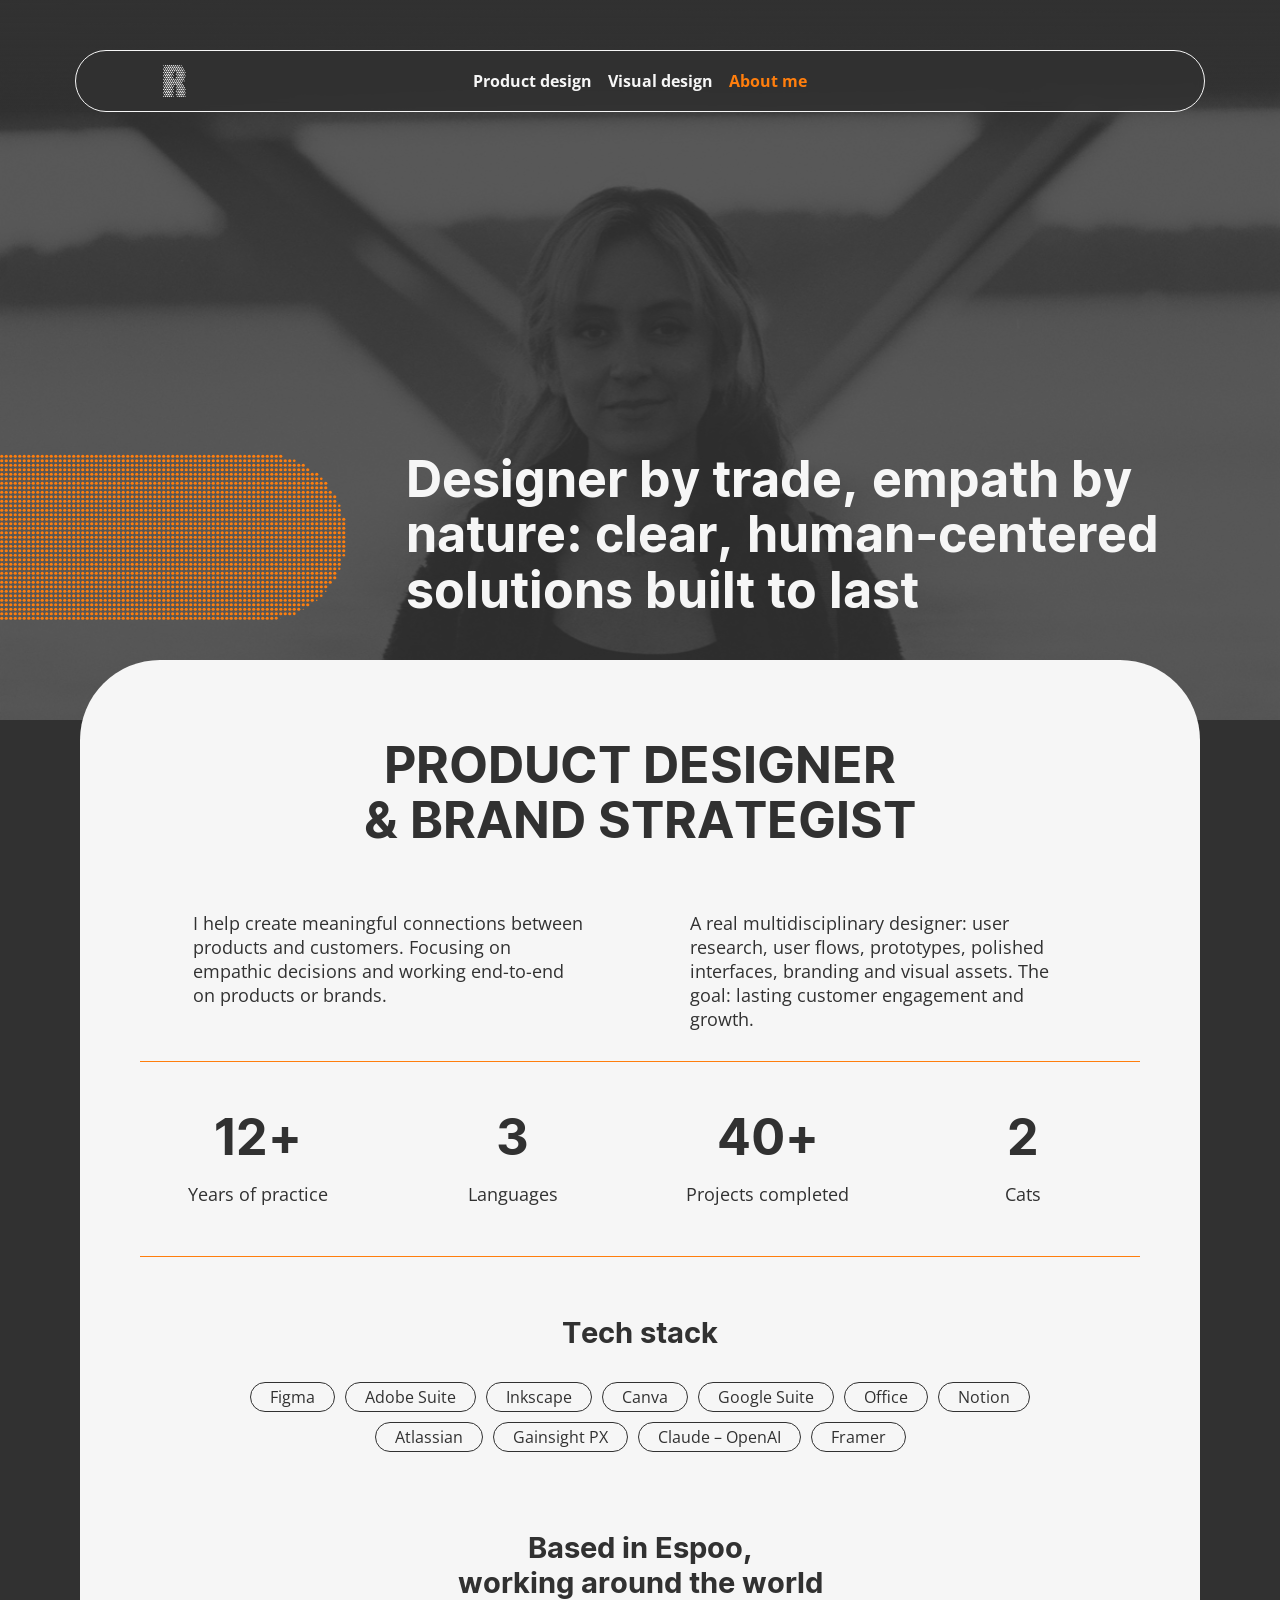
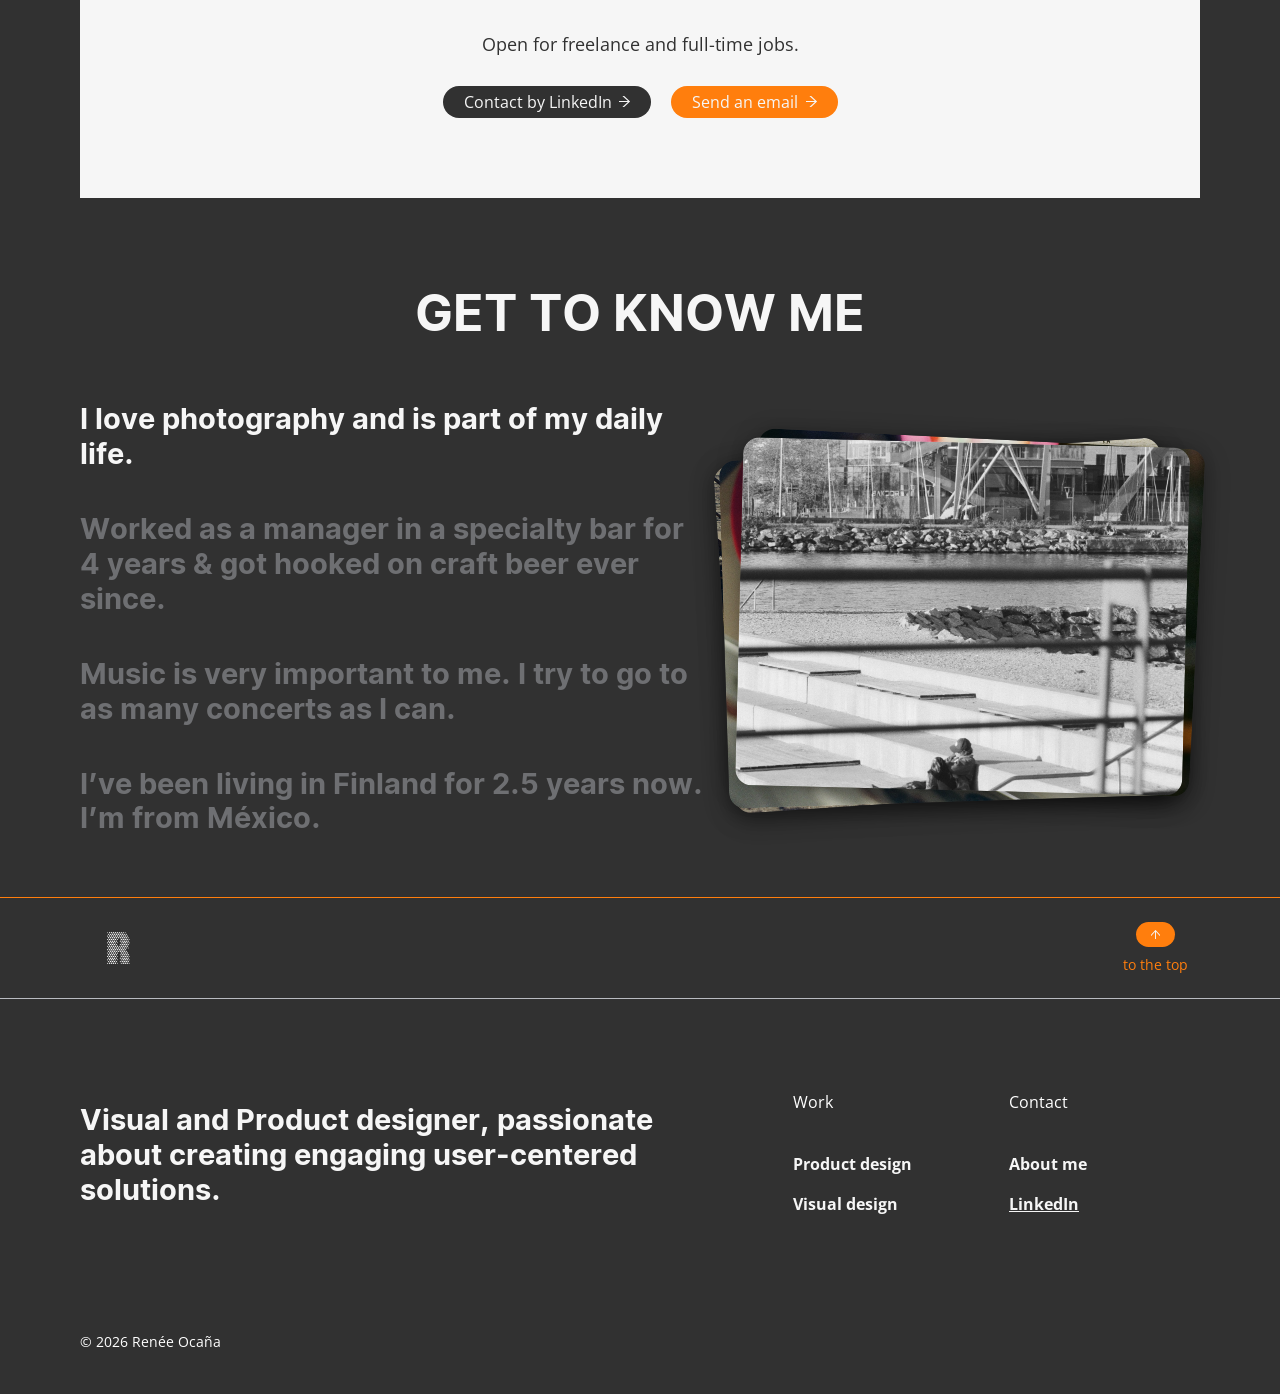
==== about.html @ ac3e129b "Main folder" ====
<!doctype html>
<html lang="en">
<head>
  <meta charset="utf-8">
  <meta name="viewport" content="width=device-width, initial-scale=1">
  <title>About me — Renée Ocaña</title>
  <meta name="description" content="Renée Ocaña — product designer and brand strategist based in Espoo, Finland. Open for freelance and full-time jobs.">
  <meta property="og:title" content="About me — Renée Ocaña">
  <meta property="og:description" content="Designer by trade, empath by nature: clear, human-centered solutions built to last.">
  <meta name="theme-color" content="#313131">
  <link rel="icon" href="assets/logos/renee-r.svg" type="image/svg+xml">
  <link rel="preconnect" href="https://fonts.googleapis.com">
  <link rel="preconnect" href="https://fonts.gstatic.com" crossorigin>
  <link href="https://fonts.googleapis.com/css2?family=Konkhmer+Sleokchher&family=Open+Sans:wght@400;600;700&display=swap" rel="stylesheet">
  <link rel="stylesheet" href="assets/css/tokens.css">
  <link rel="stylesheet" href="assets/css/base.css">
  <link rel="stylesheet" href="assets/css/components.css">
  <link rel="stylesheet" href="assets/css/pages.css">
  <script src="assets/js/components.js" defer></script>
</head>
<body>
  <site-nav current="about"></site-nav>

  <main id="main">
    <section class="about-hero">
      <img class="about-hero__bg" src="assets/img/about-hero.jpg" alt="">
      <div class="about-hero__inner">
        <dot-shader class="about-hero__pill" shape="pill" spacing="4.5" color="#ff7e0d" hot="#f6f6f6" aria-hidden="true"></dot-shader>
        <h1 class="h2 about-hero__title">Designer by trade, empath by nature: clear, human-centered solutions built to last</h1>
      </div>
    </section>

    <div class="container">
      <section class="profile" aria-labelledby="profile-title">
        <div class="profile__head reveal">
          <h2 class="h2 uppercase" id="profile-title">Product designer<br>&amp; brand strategist</h2>
          <div class="profile__cols body">
            <p>I help create meaningful connections between products and customers. Focusing on empathic decisions and working end-to-end on products or brands.</p>
            <p>A real multidisciplinary designer: user research, user flows, prototypes, polished interfaces, branding and visual assets. The goal: lasting customer engagement and growth.</p>
          </div>
        </div>

        <dl class="kpis reveal">
          <div><dt>Years of practice</dt><dd>12+</dd></div>
          <div><dt>Languages</dt><dd>3</dd></div>
          <div><dt>Projects completed</dt><dd>40+</dd></div>
          <div><dt>Cats</dt><dd>2</dd></div>
        </dl>

        <div class="stack reveal">
          <h2 class="h3">Tech stack</h2>
          <pill-list variant="outline" tags="Figma, Adobe Suite, Inkscape, Canva, Google Suite, Office, Notion, Atlassian, Gainsight PX, Claude – OpenAI, Framer"></pill-list>
        </div>

        <div class="contact reveal">
          <h2 class="h3">Based in Espoo,<br>working around the world</h2>
          <p class="body">Open for freelance and full-time jobs.</p>
          <div class="contact__cta">
            <a class="btn btn--dark" href="https://www.linkedin.com/in/renee-ocana/" target="_blank" rel="noopener">Contact by LinkedIn <img class="btn__icon" src="assets/icons/arrow-right.svg" alt=""></a>
            <a class="btn btn--orange" href="mailto:renee.oflo@proton.me">Send an email <img class="btn__icon" src="assets/icons/arrow-right.svg" alt=""></a>
          </div>
        </div>
      </section>
    </div>

    <section class="life container" aria-labelledby="life-title">
      <h2 class="h2 uppercase reveal" id="life-title">Get to know me</h2>
      <life-stack>
        <life-moment image="assets/img/life-photography.jpg" alt="Black-and-white photo of a person sitting on waterfront steps in front of city buildings">I love photography and is part of my daily life.</life-moment>
        <life-moment image="assets/img/life-beer.jpg" alt="Two glasses of craft beer on a bar table under neon lights">Worked as a manager in a specialty bar for 4 years &amp; got hooked on craft beer ever since.</life-moment>
        <life-moment image="assets/img/life-music.jpg" alt="A red vinyl record spinning on a turntable">Music is very important to me. I try to go to as many concerts as I can.</life-moment>
        <life-moment image="assets/img/life-finland.jpg" alt="Ladder leading into an ice-swimming hole on a frozen Finnish lake">I’ve been living in Finland for 2.5 years now. I’m from México.</life-moment>
      </life-stack>
    </section>
  </main>

  <site-footer></site-footer>
</body>
</html>
---- assets/css/tokens.css ----
/* ==========================================================================
   Design tokens — Renée Ocaña Portfolio 2026
   The single source of truth for colour, type, spacing, radius, shadow and
   motion. Values come from the Figma file's styles (Black, Gray, BG White,
   Accent Orange, Accent Green, H1–H4, Body, Captions, Button pills) and its
   auto-layout gaps. Components only use the *semantic* tokens below the
   primitives, so a theme change happens here and nowhere else.
   See styleguide.html for a visual reference.
   ========================================================================== */

:root {
  /* ---------- Colour primitives (Figma: Black, Gray, BG White, Accent) ---------- */
  --color-black: #313131;
  --color-ink: #1e1e1e;
  --color-gray: #b9bbc1;
  --color-white: #f6f6f6;
  --color-pure-white: #ffffff;
  --color-orange: #ff7e0d;
  --color-orange-dark: #ec6f00;
  --color-green: #709049;

  /* ---------- Colour: semantic ---------- */
  --surface-page: var(--color-black);
  --surface-card: var(--color-white);
  --surface-card-dark: var(--color-black);
  --surface-nav: rgba(49, 49, 49, 0.8);
  --surface-menu: rgba(49, 49, 49, 0.96);
  --surface-pill: rgba(185, 187, 193, 0.8);

  --text-primary: var(--color-white);
  --text-muted: var(--color-gray);
  --text-on-light: var(--color-black);
  --text-accent: var(--color-orange);

  --border-strong: var(--color-white);
  --border-subtle: var(--color-gray);
  --border-accent: var(--color-orange);
  --border-on-light: var(--color-black);

  --action-primary: var(--color-orange);
  --action-primary-hover: var(--color-orange-dark);
  --action-dark: var(--color-black);
  --action-dark-hover: var(--color-ink);
  --focus-ring: var(--color-orange);

  /* ---------- Typography ---------- */
  --font-display: "Konkhmer Sleokchher", "Inter", system-ui, sans-serif;
  --font-body: "Open Sans", system-ui, -apple-system, "Segoe UI", sans-serif;

  --weight-regular: 400;
  --weight-semibold: 600;
  --weight-bold: 700;

  /* display scale: Figma size at 1440px, scaled down fluidly */
  --text-h1: clamp(44px, 5.6vw, 80px);   /* Figma H1 80/88 */
  --text-h2: clamp(30px, 3.9vw, 56px);   /* Figma H2 56/62 */
  --text-h3: clamp(22px, 2.3vw, 32px);   /* Figma H3 32/38 */
  --text-h4: clamp(16px, 1.4vw, 20px);   /* Figma H4 20/24 */
  --leading-h1: 1.1;
  --leading-h2: 1.107;
  --leading-h3: 1.1875;
  --leading-h4: 1.2;
  --tracking-h4: -0.02em;

  --text-lead: clamp(22px, 2.5vw, 36px); /* home intro, Open Sans 36 */
  --text-body: 18px;                     /* Figma Body 18/24 */
  --leading-body: 24px;
  --text-small: 16px;                    /* Figma Body small / buttons / nav */
  --text-caption: 14px;                  /* Figma Captions body */
  --leading-caption: 1.35;
  --text-pill: 11px;                     /* Figma Button pills */
  --text-mobile-title: 20px;             /* fixed 20px titles on mobile (Figma mobile H4) */
  --tracking-pill: 0.02em;

  /* ---------- Spacing (Figma auto-layout gaps) ---------- */
  --space-1: 5px;
  --space-2: 8px;
  --space-3: 10px;
  --space-4: 15px;
  --space-5: 20px;
  --space-6: 30px;
  --space-7: 40px;
  --space-8: 60px;
  --space-9: 80px;
  --space-10: 100px;

  /* ---------- Layout ---------- */
  --content-max: 1280px;
  --page-pad: var(--space-9);
  --nav-top: 50px;
  --nav-height: 62px;
  --nav-max: 1290px;

  /* ---------- Radius ---------- */
  --radius-pill: 50px;
  --radius-card: 25px;
  --radius-media: 17px;
  --radius-panel: 80px;
  --radius-round: 100px;

  /* ---------- Elevation ---------- */
  --shadow-card: 0 4px 24px rgba(0, 0, 0, 0.25);
  --shadow-media: 0 4px 12px rgba(0, 0, 0, 0.25);
  --shadow-photo: 0 6px 24px rgba(0, 0, 0, 0.35);

  /* ---------- Motion ---------- */
  --ease-out: cubic-bezier(0.22, 1, 0.36, 1);
  --duration-fast: 0.2s;
  --duration-base: 0.35s;
  --duration-slow: 0.6s;
}

/* Breakpoints (CSS variables can't be used in media queries — keep in sync):
   tablet  ≤ 1100px
   mobile  ≤ 760px */

@media (max-width: 1100px) {
  :root { --page-pad: var(--space-7); }
}

@media (max-width: 760px) {
  :root {
    --page-pad: 16px;
    --nav-top: var(--space-5);
    --nav-height: 52px;
    --radius-panel: 40px;
  }
}
---- assets/css/base.css ----
/* ==========================================================================
   Base — reset, typography utilities and layout helpers.
   Uses tokens from tokens.css only.
   ========================================================================== */

*,
*::before,
*::after { box-sizing: border-box; }

html { scroll-behavior: smooth; }

body {
  margin: 0;
  background: var(--surface-page);
  color: var(--text-primary);
  font-family: var(--font-body);
  font-size: var(--text-body);
  line-height: var(--leading-body);
  -webkit-font-smoothing: antialiased;
  overflow-x: hidden;
}

img { display: block; max-width: 100%; }
a { color: inherit; }
p { margin: 0; }
h1, h2, h3, h4 { margin: 0; font-weight: var(--weight-regular); }

:focus-visible { outline: 2px solid var(--focus-ring); outline-offset: 3px; }

/* Custom elements are blocks; hide them until components.js has rendered
   them so there is no flash of unstyled content. */
site-nav, site-footer, case-card, case-slider, project-card,
pill-list, logo-marquee, life-stack, dot-shader { display: block; }
:not(:defined):is(site-nav, site-footer, case-card, case-slider, project-card, logo-marquee, life-stack) { visibility: hidden; }

/* ---------- Type utilities ---------- */

.h1 { font-family: var(--font-display); font-size: var(--text-h1); line-height: var(--leading-h1); }
.h2 { font-family: var(--font-display); font-size: var(--text-h2); line-height: var(--leading-h2); }
.h3 { font-family: var(--font-display); font-size: var(--text-h3); line-height: var(--leading-h3); }
.h4 { font-family: var(--font-display); font-size: var(--text-h4); line-height: var(--leading-h4); letter-spacing: var(--tracking-h4); }
.lead { font-size: var(--text-lead); line-height: 1.36; font-weight: var(--weight-semibold); }
.lead strong { font-weight: var(--weight-bold); }
.body { font-size: var(--text-body); line-height: var(--leading-body); }
.body p + p { margin-top: var(--leading-body); }
.caption { font-size: var(--text-caption); line-height: var(--leading-caption); }
.uppercase { text-transform: uppercase; }
.muted { color: var(--text-muted); }
.accent { color: var(--text-accent); }

/* ---------- Layout ---------- */

.container {
  width: 100%;
  max-width: calc(var(--content-max) + var(--page-pad) * 2);
  margin: 0 auto;
  padding-inline: var(--page-pad);
}

.section-title { display: grid; justify-items: center; gap: var(--space-5); text-align: center; padding-inline: var(--page-pad); }
.section-title .h2 { text-transform: uppercase; }

.visually-hidden {
  position: absolute !important;
  width: 1px; height: 1px;
  margin: -1px; padding: 0;
  overflow: hidden;
  clip: rect(0 0 0 0);
  white-space: nowrap;
  border: 0;
}

.skip-link {
  position: absolute;
  left: 16px;
  top: -60px;
  z-index: 100;
  padding: var(--space-2) 16px;
  border-radius: var(--radius-pill);
  background: var(--action-primary);
  color: var(--text-on-light);
  font-weight: var(--weight-bold);
  text-decoration: none;
}
.skip-link:focus { top: 16px; }

/* ---------- Reveal on scroll (add class="reveal") ---------- */

.reveal { opacity: 0; transform: translateY(24px); transition: opacity 0.7s var(--ease-out), transform 0.7s var(--ease-out); }
.reveal.is-visible { opacity: 1; transform: none; }

@media (max-width: 760px) {
  body { font-size: var(--text-small); line-height: 1.4; }
}

@media (prefers-reduced-motion: reduce) {
  html { scroll-behavior: auto; }
  *, *::before, *::after { transition-duration: 0.01ms !important; animation-duration: 0.01ms !important; }
  .reveal { opacity: 1; transform: none; }
}
---- assets/css/components.css ----
/* ==========================================================================
   Components — one block per component, in the same order as styleguide.html.
   Markup for the custom elements is rendered by assets/js/components.js.
   ========================================================================== */

/* ---------- Logo (R mark) ---------- */

.logo-r {
  flex: none;
  display: block;
  width: 36px;
  height: 36px;
  background: var(--text-primary);
  -webkit-mask: url("../logos/renee-r.svg") center / contain no-repeat;
  mask: url("../logos/renee-r.svg") center / contain no-repeat;
  transition: background-color var(--duration-fast) ease;
}
.logo-r:hover { background: var(--text-accent); }

/* ---------- Button ----------
   .btn + one of: .btn--dark | .btn--orange | .btn--outline
   Optional arrow: <img class="btn__icon" src="assets/icons/arrow-right.svg" alt=""> */

.btn {
  display: inline-flex;
  align-items: center;
  gap: 7.5px;
  padding: 7px var(--space-5);
  border: 1px solid transparent;
  border-radius: var(--radius-pill);
  font-family: var(--font-body);
  font-size: var(--text-small);
  line-height: 1;
  text-decoration: none;
  cursor: pointer;
  transition: background-color var(--duration-fast) ease, color var(--duration-fast) ease, border-color var(--duration-fast) ease;
}
.btn__icon { width: 11px; height: 11px; transition: transform var(--duration-fast) ease; }
.btn:hover .btn__icon { transform: translateX(3px); }
.btn--dark { background: var(--action-dark); color: var(--text-primary); }
.btn--dark:hover { background: var(--action-dark-hover); }
.btn--orange { background: var(--action-primary); color: var(--text-primary); }
.btn--orange:hover { background: var(--action-primary-hover); }
.btn--outline { background: var(--surface-card); color: var(--text-on-light); border-color: var(--border-on-light); }
.btn--small { padding: 5px var(--space-4); font-size: var(--text-caption); }

/* ---------- Round button (slider arrows) ---------- */

.round-btn {
  display: grid;
  place-items: center;
  width: 43px;
  height: 42px;
  padding: 0;
  border: 0;
  border-radius: var(--radius-round);
  background: rgba(255, 126, 13, 0.9);
  cursor: pointer;
  transition: background-color var(--duration-fast) ease, transform var(--duration-fast) ease;
}
.round-btn img { width: 14px; height: 14px; }
.round-btn:hover { background: var(--action-primary); transform: scale(1.06); }
.round-btn--prev img { transform: rotate(180deg); }

/* ---------- Pill & <pill-list> ---------- */

.pills { display: flex; flex-wrap: wrap; gap: var(--space-1); list-style: none; margin: 0; padding: 0; }
.pill {
  display: inline-flex;
  align-items: center;
  padding: var(--space-1) var(--space-4);
  border-radius: var(--radius-pill);
  background: var(--surface-pill);
  color: var(--text-on-light);
  font-size: var(--text-pill);
  font-weight: var(--weight-bold);
  line-height: 1;
  letter-spacing: var(--tracking-pill);
  text-transform: uppercase;
  white-space: nowrap;
}
/* variant="outline" — tech stack chips */
pill-list[variant="outline"] .pills { justify-content: center; gap: var(--space-3); }
pill-list[variant="outline"] .pill {
  padding: 6px 19px;
  border: 1px solid var(--border-on-light);
  background: var(--surface-card);
  font-size: var(--text-small);
  font-weight: var(--weight-regular);
  letter-spacing: 0;
  text-transform: none;
}

/* ---------- <site-nav> ---------- */

.top-fade {
  position: fixed;
  inset: 0 0 auto 0;
  height: 112px;
  z-index: 40;
  pointer-events: none;
  background: linear-gradient(180deg, var(--surface-page) 0%, rgba(49, 49, 49, 0.85) 45%, rgba(49, 49, 49, 0) 100%);
}

.nav {
  position: fixed;
  top: var(--nav-top);
  left: 50%;
  z-index: 50;
  transform: translateX(-50%);
  width: calc(100% - 150px);
  max-width: var(--nav-max);
  height: var(--nav-height);
  display: flex;
  align-items: center;
  gap: var(--space-6);
  padding: 12px var(--space-9);
  border: 1px solid var(--border-strong);
  border-radius: var(--radius-pill);
  background: var(--surface-nav);
  backdrop-filter: blur(5px);
  -webkit-backdrop-filter: blur(5px);
}

.nav__menu {
  flex: 1;
  display: flex;
  justify-content: center;
  margin-right: 66px; /* keeps the menu centred against the logo */
}

.nav-link {
  display: inline-block;
  padding: var(--space-2);
  font-size: var(--text-small);
  font-weight: var(--weight-bold);
  line-height: 1;
  color: var(--text-primary);
  text-decoration: none;
  white-space: nowrap;
  transition: color var(--duration-fast) ease;
}
.nav-link:hover,
.nav-link[aria-current="page"] { color: var(--text-accent); }

.nav__toggle {
  display: none;
  position: relative;
  margin-left: auto;
  width: 40px;
  height: 40px;
  padding: 0;
  border: 0;
  background: none;
  cursor: pointer;
}
.nav__toggle span {
  position: absolute;
  left: var(--space-2);
  right: var(--space-2);
  height: 4px;
  border-radius: 4px;
  background: var(--text-primary);
  transition: transform 0.3s var(--ease-out), top 0.3s var(--ease-out);
}
.nav__toggle span:first-child { top: 13px; }
.nav__toggle span:last-child { top: 23px; }
.nav.is-open .nav__toggle span:first-child { top: 18px; transform: rotate(45deg); }
.nav.is-open .nav__toggle span:last-child { top: 18px; transform: rotate(-45deg); }

/* ---------- <site-footer> ---------- */

.footer { border-top: 1px solid var(--border-accent); background: var(--surface-page); }
.footer__bar {
  display: flex;
  align-items: center;
  justify-content: space-between;
  padding: var(--space-3) var(--page-pad);
  border-bottom: 1px solid var(--border-subtle);
}
.footer__bar .logo-r { margin: var(--space-4) var(--space-5); }

.to-top {
  display: grid;
  justify-items: center;
  gap: var(--space-2);
  width: 89px;
  padding: 14px 0;
  border: 0;
  background: none;
  color: var(--text-accent);
  font-family: var(--font-body);
  font-size: var(--text-caption);
  cursor: pointer;
}
.to-top__icon {
  display: grid;
  place-items: center;
  width: 39px;
  height: 25px;
  border-radius: 40px;
  background: var(--action-primary);
  transition: transform var(--duration-fast) ease;
}
.to-top__icon img { width: 9px; height: 9px; transform: rotate(-90deg); }
.to-top:hover .to-top__icon { transform: translateY(-3px); }

.footer__main {
  display: grid;
  grid-template-columns: minmax(0, 630px) 1fr;
  gap: var(--space-7);
  max-width: calc(var(--content-max) + var(--page-pad) * 2);
  margin: 0 auto;
  padding: 92px var(--page-pad) 0;
}
.footer__tagline { font-family: var(--font-display); font-size: var(--text-h3); line-height: var(--leading-h3); padding-right: var(--space-5); margin-top: 13px; }
.footer__cols { display: flex; justify-content: flex-end; gap: var(--space-5); }
.footer__col { width: 196px; display: grid; gap: var(--space-6); align-content: start; }
.footer__col h2 { padding: 0 var(--space-1) var(--space-1); font-family: var(--font-body); font-size: var(--text-small); line-height: 22px; color: var(--color-pure-white); }
.footer__col ul { list-style: none; margin: 0; padding: 0; display: grid; gap: var(--space-2); }
.footer__col a {
  display: inline-block;
  padding: var(--space-2) var(--space-1);
  font-size: var(--text-small);
  font-weight: var(--weight-bold);
  line-height: 1;
  color: var(--text-primary);
  text-decoration: none;
  transition: color var(--duration-fast) ease;
}
.footer__col a[target="_blank"] { text-decoration: underline; }
.footer__col a:hover { color: var(--text-accent); }
.footer__copy { max-width: calc(var(--content-max) + var(--page-pad) * 2); margin: 0 auto; padding: 110px var(--page-pad) var(--space-7); font-size: var(--text-caption); color: var(--color-pure-white); }

/* ---------- <case-card> ----------
   layout="reverse" puts the image on the right, layout="secondary" is the
   compact dark card. */

.case {
  display: flex;
  gap: var(--space-5);
  height: 100%;
  min-height: 480px;
  padding: var(--space-6);
  border-radius: var(--radius-card);
  background: var(--surface-card);
  color: var(--text-on-light);
  transition: box-shadow var(--duration-base) var(--ease-out);
}
.case:hover { box-shadow: var(--shadow-card); }

.case__media {
  flex: 0 0 calc(50% - var(--space-5) / 2);
  max-height: 420px;
  border-radius: var(--radius-media);
  overflow: hidden;
  transition: box-shadow var(--duration-base) var(--ease-out);
}
.case__media img { width: 100%; height: 100%; object-fit: cover; transition: transform var(--duration-slow) var(--ease-out); }
.case:hover .case__media { box-shadow: var(--shadow-media); }
.case:hover .case__media img { transform: scale(1.04); }

.case__body { flex: 1; display: flex; flex-direction: column; gap: var(--space-3); min-width: 0; }
.case__details { font-size: var(--text-caption); line-height: var(--leading-caption); }
.case__title { font-family: var(--font-display); font-size: var(--text-h2); line-height: var(--leading-h2); margin-top: var(--space-5); }
.case__text { font-size: var(--text-body); line-height: var(--leading-body); }
.case__text strong { font-weight: var(--weight-bold); }

case-card[layout="reverse"] .case { flex-direction: row-reverse; }

case-card[layout="secondary"] .case { min-height: 0; background: var(--surface-card-dark); color: var(--text-primary); }
case-card[layout="secondary"] .case__media { flex-basis: 372px; max-height: 226px; }
case-card[layout="secondary"] .case__title { font-size: var(--text-h3); line-height: var(--leading-h3); margin-top: var(--space-3); }
case-card[layout="secondary"] .case__text { font-size: var(--text-small); line-height: var(--leading-caption); }
case-card[layout="secondary"] .case:hover { box-shadow: 0 0 0 1px rgba(185, 187, 193, 0.35), var(--shadow-card); }

/* ---------- <case-slider> ---------- */

case-slider { position: relative; }
.slider__viewport { overflow: hidden; padding-bottom: 45px; }
.slider__track { display: flex; gap: var(--space-6); transition: transform var(--duration-slow) var(--ease-out); will-change: transform; }
.slider__track > case-card { flex: 0 0 min(1278px, calc(100vw - 162px)); transition: opacity 0.4s ease; }
.slider__track > case-card:not(.is-active) { opacity: 0.55; cursor: pointer; }

.slider__arrows {
  position: absolute;
  z-index: 2;
  bottom: 75px;
  right: max(111px, calc((100vw - 1278px) / 2 + 30px));
  display: flex;
  gap: var(--space-5);
}

.slider__dots { display: flex; justify-content: center; gap: var(--space-2); }
.slider__dot {
  width: 20px;
  height: 20px;
  padding: 0;
  border: 0;
  border-radius: 20px;
  background: var(--text-primary);
  cursor: pointer;
  transition: width 0.3s var(--ease-out), background-color 0.3s ease;
}
.slider__dot[aria-current="true"] { width: 36px; background: var(--action-primary); }

/* ---------- <project-card> ---------- */

.project {
  display: flex;
  flex-direction: column;
  gap: var(--space-5);
  height: 528px;
  padding: var(--space-5);
  border-radius: var(--radius-card);
  background: var(--surface-card);
  color: var(--text-on-light);
  overflow: hidden;
}
.project__top { display: grid; gap: var(--space-5); }
.project__top .pills { padding-bottom: var(--space-3); border-bottom: 1px solid var(--border-accent); }
.project__name { font-family: var(--font-display); font-size: var(--text-h2); line-height: var(--leading-h2); }
.project__desc {
  max-height: 0;
  margin-top: calc(var(--space-5) * -1);
  opacity: 0;
  overflow: hidden;
  font-size: var(--text-body);
  line-height: var(--leading-body);
  transition: max-height 0.45s var(--ease-out), opacity 0.3s ease, margin-top 0.45s var(--ease-out);
}
.project__media { flex: 1; min-height: 0; border-radius: var(--radius-media); overflow: hidden; transition: box-shadow var(--duration-base) var(--ease-out); }
.project__media img { width: 100%; height: 100%; object-fit: cover; }
.project:hover .project__desc,
.project:focus-within .project__desc { max-height: 72px; margin-top: 0; opacity: 1; }
.project:hover .project__media,
.project:focus-within .project__media { box-shadow: var(--shadow-media); }

/* ---------- <logo-marquee> ----------
   Each logo: <img src="…" alt="…" style="--w:160">, --w = width in px. */

logo-marquee {
  overflow: hidden;
  padding: var(--space-6) 0;
  -webkit-mask: linear-gradient(90deg, transparent, #000 4%, #000 96%, transparent);
  mask: linear-gradient(90deg, transparent, #000 4%, #000 96%, transparent);
}
.marquee__track {
  display: flex;
  align-items: center;
  gap: var(--space-8);
  width: max-content;
  animation: marquee var(--marquee-duration, 70s) linear infinite;
}
logo-marquee:hover .marquee__track { animation-play-state: paused; }
.marquee__item { flex: none; display: block; transition: transform var(--duration-fast) ease; }
.marquee__item img { width: calc(var(--w, 150) * 1px); height: auto; }
a.marquee__item:hover { transform: scale(1.05); }

@keyframes marquee { to { transform: translateX(-50%); } }

/* ---------- <dot-shader> ---------- */

dot-shader { position: relative; }
dot-shader > svg,
dot-shader > .dot-shader__shape { width: 100%; height: 100%; }
dot-shader[shape="pill"] > .dot-shader__shape { border-radius: 999px; background: var(--dot-color, var(--action-primary)); }
dot-shader canvas {
  position: absolute;
  inset: -60px; /* room for dots pushed outside the shape */
  width: calc(100% + 120px);
  height: calc(100% + 120px);
  pointer-events: none;
}
dot-shader.is-ready > svg,
dot-shader.is-ready > .dot-shader__shape { visibility: hidden; }

/* ---------- <life-stack> ---------- */

.life__grid { display: grid; grid-template-columns: minmax(0, 715fr) minmax(0, 545fr); gap: var(--space-5); align-items: center; }
.life__list { list-style: none; margin: 0; padding: 0; display: grid; gap: var(--space-7); }
.life__item {
  display: block;
  width: 100%;
  padding: 0;
  border: 0;
  background: none;
  text-align: left;
  font-family: var(--font-display);
  font-size: var(--text-h3);
  line-height: var(--leading-h3);
  color: var(--text-muted);
  opacity: 0.45;
  cursor: pointer;
  transition: opacity 0.3s ease, color 0.3s ease;
}
.life__item:hover { opacity: 0.75; }
.life__item[aria-pressed="true"] { color: var(--text-primary); opacity: 1; }

.life__photos { position: relative; aspect-ratio: 529 / 433; }
.life__photo {
  position: absolute;
  width: 94%;
  aspect-ratio: 498 / 388;
  object-fit: cover;
  border-radius: 16.5px;
  box-shadow: var(--shadow-photo);
  transition: transform var(--duration-slow) var(--ease-out);
}

/* ---------- KPI list (.kpis) ---------- */

.kpis {
  display: grid;
  grid-template-columns: repeat(4, 1fr);
  gap: var(--space-5);
  margin: 0;
  padding: 50px 0;
  border-top: 1px solid var(--border-accent);
  border-bottom: 1px solid var(--border-accent);
  text-align: center;
}
.kpis div { display: grid; gap: var(--space-4); }
.kpis dt { order: 2; font-size: var(--text-body); line-height: var(--leading-body); }
.kpis dd { order: 1; margin: 0; font-family: var(--font-display); font-size: var(--text-h2); line-height: var(--leading-h2); }

/* ==========================================================================
   Tablet
   ========================================================================== */

@media (max-width: 1100px) {
  .nav { width: calc(100% - 80px); padding: 12px var(--space-7); }

  .case { min-height: 0; }
  .slider__track > case-card { flex-basis: calc(100vw - 80px); }
  .slider__viewport { padding-bottom: var(--space-5); }
  .slider__arrows { position: static; justify-content: center; margin-bottom: var(--space-5); }

  .life__grid { grid-template-columns: 1fr; gap: var(--space-7); }
  .life__photos { order: -1; width: 100%; max-width: 560px; margin: 0 auto; }

  .footer__main { grid-template-columns: 1fr; gap: var(--space-8); }
  .footer__cols { justify-content: flex-start; }
}

/* ==========================================================================
   Mobile
   ========================================================================== */

@media (max-width: 760px) {
  .top-fade { height: 90px; }
  .nav { width: calc(100% - 32px); padding: var(--space-2) 12px var(--space-2) var(--space-5); }
  .nav__toggle { display: block; }
  .nav__menu {
    position: absolute;
    top: calc(100% + var(--space-3));
    left: 0;
    right: 0;
    margin: 0;
    flex-direction: column;
    align-items: stretch;
    padding: 12px;
    border: 1px solid var(--border-strong);
    border-radius: var(--radius-card);
    background: var(--surface-menu);
    opacity: 0;
    transform: translateY(-8px);
    pointer-events: none;
    visibility: hidden;
    transition: opacity 0.25s ease, transform 0.25s var(--ease-out), visibility 0s linear 0.25s;
  }
  .nav.is-open .nav__menu {
    opacity: 1;
    transform: none;
    pointer-events: auto;
    visibility: visible;
    transition: opacity 0.25s ease, transform 0.25s var(--ease-out);
  }
  .nav-link { padding: 16px 12px; font-size: var(--text-mobile-title); }

  .case,
  case-card[layout="reverse"] .case { flex-direction: column; gap: var(--space-4); padding: var(--space-4); }
  .case__media,
  case-card[layout="secondary"] .case__media { flex-basis: auto; order: 2; aspect-ratio: 599 / 420; max-height: none; }
  .case__body { display: contents; }
  .case__details { order: 0; }
  .case__body pill-list { order: 1; }
  .case__title { order: 3; margin-top: 0; font-size: 24px; }
  .case__text { order: 4; font-size: var(--text-caption); line-height: var(--leading-caption); }

  .slider__track { gap: 12px; }
  .slider__track > case-card { flex-basis: calc(100vw - 72px); }
  .slider__arrows { display: none; }

  .project { height: auto; gap: var(--space-4); }
  .project__media { flex: none; aspect-ratio: 1 / 1.1; }
  .project__name { font-size: 24px; }
  /* touch screens have no hover: always show the description */
  .project__desc { max-height: none; margin-top: 0; opacity: 1; font-size: var(--text-caption); line-height: var(--leading-caption); }

  .marquee__track { gap: 32px; --marquee-duration: 50s; }
  .marquee__item img { width: calc(var(--w, 150) * 0.6px); }

  .life__list { gap: var(--space-5); }
  .life__item { font-size: var(--text-mobile-title); }

  .kpis { grid-template-columns: 1fr 1fr; row-gap: var(--space-6); padding: var(--space-6) 0; }

  .footer__bar { padding: var(--space-2) 16px; }
  .footer__main { padding-top: 50px; gap: var(--space-7); }
  .footer__tagline { font-size: 22px; }
  .footer__cols { gap: 0; }
  .footer__col { width: 50%; }
  .footer__copy { padding-top: var(--space-8); }
}

@media (prefers-reduced-motion: reduce) {
  .marquee__track { animation: none; flex-wrap: wrap; justify-content: center; width: auto; }
  .marquee__item[aria-hidden="true"] { display: none; }
}
---- assets/css/pages.css ----
/* ==========================================================================
   Page layouts — how components are arranged on each page.
   ========================================================================== */

/* ---------- Home ---------- */

.hero { padding-block: 180px var(--space-8); }
.hero__wordmark { width: min(892px, 100%); aspect-ratio: 892 / 298; margin: 0 auto var(--space-8); }
.hero__intro { max-width: 847px; }

.product { padding-block: var(--space-8) var(--space-5); }
.product .section-title { margin-bottom: var(--space-5); }

.logos { padding-block: var(--space-8) var(--space-5); }
.logos logo-marquee { margin-top: var(--space-6); }

.about-teaser { padding-block: var(--space-8); }
.about-teaser__grid { display: grid; grid-template-columns: minmax(0, 737fr) minmax(0, 513fr); gap: var(--space-6); align-items: end; }
.about-teaser__text { display: grid; gap: var(--space-6); }
.about-teaser__img { width: 100%; aspect-ratio: 513 / 511; object-fit: cover; border-radius: var(--radius-media); }

/* ---------- Page header (product / visual) ---------- */

.page-head { padding-block: 200px var(--space-8); }
.page-head__inner { max-width: 640px; display: grid; gap: 24px; }
.page-head__lead { font-size: var(--text-h3); line-height: 1.15; font-weight: var(--weight-semibold); }

/* ---------- Product design ---------- */

.work-list { display: grid; gap: var(--space-6); padding-block: var(--space-6) var(--space-8); }

/* ---------- Visual design ---------- */

.visual-grid { display: grid; grid-template-columns: repeat(2, minmax(0, 1fr)); gap: 18px var(--space-5); padding-block: var(--space-3) var(--space-8); }

/* ---------- About ---------- */

.about-hero {
  position: relative;
  min-height: 720px;
  display: flex;
  align-items: flex-end;
  padding: 180px 0 var(--space-10);
  overflow: hidden;
  isolation: isolate;
}
.about-hero__bg { position: absolute; inset: 0; z-index: -1; width: 100%; height: 100%; object-fit: cover; opacity: 0.2; }
.about-hero__inner { position: relative; width: 100%; display: flex; align-items: center; gap: var(--space-8); }
.about-hero__pill { flex: none; width: 630px; height: 166px; margin-left: -284px; }
.about-hero__title { max-width: 954px; padding-right: var(--page-pad); }

.profile {
  position: relative;
  display: grid;
  gap: var(--space-6);
  margin-top: calc(var(--space-8) * -1);
  padding: var(--space-9) var(--space-8);
  border-radius: var(--radius-panel) var(--radius-panel) 0 0;
  background: var(--surface-card);
  color: var(--text-on-light);
}
.profile__head { display: grid; gap: var(--space-8); justify-items: center; max-width: 895px; margin: 0 auto; text-align: center; }
.profile__cols { display: grid; grid-template-columns: 1fr 1fr; gap: var(--space-10); text-align: left; }
.profile__cols > p + p { margin-top: 0; }

.stack { display: grid; gap: var(--space-6); justify-items: center; padding-block: var(--space-6); text-align: center; }
.stack pill-list { max-width: 844px; }

.contact { display: grid; gap: var(--space-6); justify-items: center; padding-top: var(--space-5); text-align: center; }
.contact__cta { display: flex; flex-wrap: wrap; justify-content: center; gap: var(--space-5); }

.life { padding-block: 90px var(--space-8); }
.life > .h2 { margin-bottom: var(--space-8); text-align: center; }

/* ---------- Tablet ---------- */

@media (max-width: 1100px) {
  .about-hero__pill { margin-left: -420px; }
  .profile { padding: var(--space-8) var(--space-7); }
  .profile__cols { gap: var(--space-7); }
}

/* ---------- Mobile ---------- */

@media (max-width: 760px) {
  .hero { padding-block: var(--space-10) var(--space-6); }
  .hero__wordmark { margin-bottom: 24px; }
  .hero__intro { font-size: var(--text-mobile-title); line-height: 1.35; }

  .about-teaser__grid { grid-template-columns: 1fr; }
  .about-teaser__text .body { font-size: var(--text-small); }

  .page-head { padding-block: 110px var(--space-6); }
  .page-head__lead { font-size: var(--text-mobile-title); }

  .visual-grid { grid-template-columns: 1fr; gap: 16px; }

  .about-hero { min-height: 560px; padding: 120px 0 90px; }
  .about-hero__inner { flex-direction: column; align-items: flex-start; gap: 24px; }
  .about-hero__pill { width: 260px; height: 70px; margin-left: -110px; }
  .about-hero__title { padding: 0 16px; }
  .profile { margin-top: -50px; padding: 50px 16px; }
  .profile__head { gap: var(--space-6); }
  .profile__cols { grid-template-columns: 1fr; gap: var(--space-5); }
  .life { padding-top: var(--space-8); }
  .life > .h2 { margin-bottom: var(--space-6); }
}
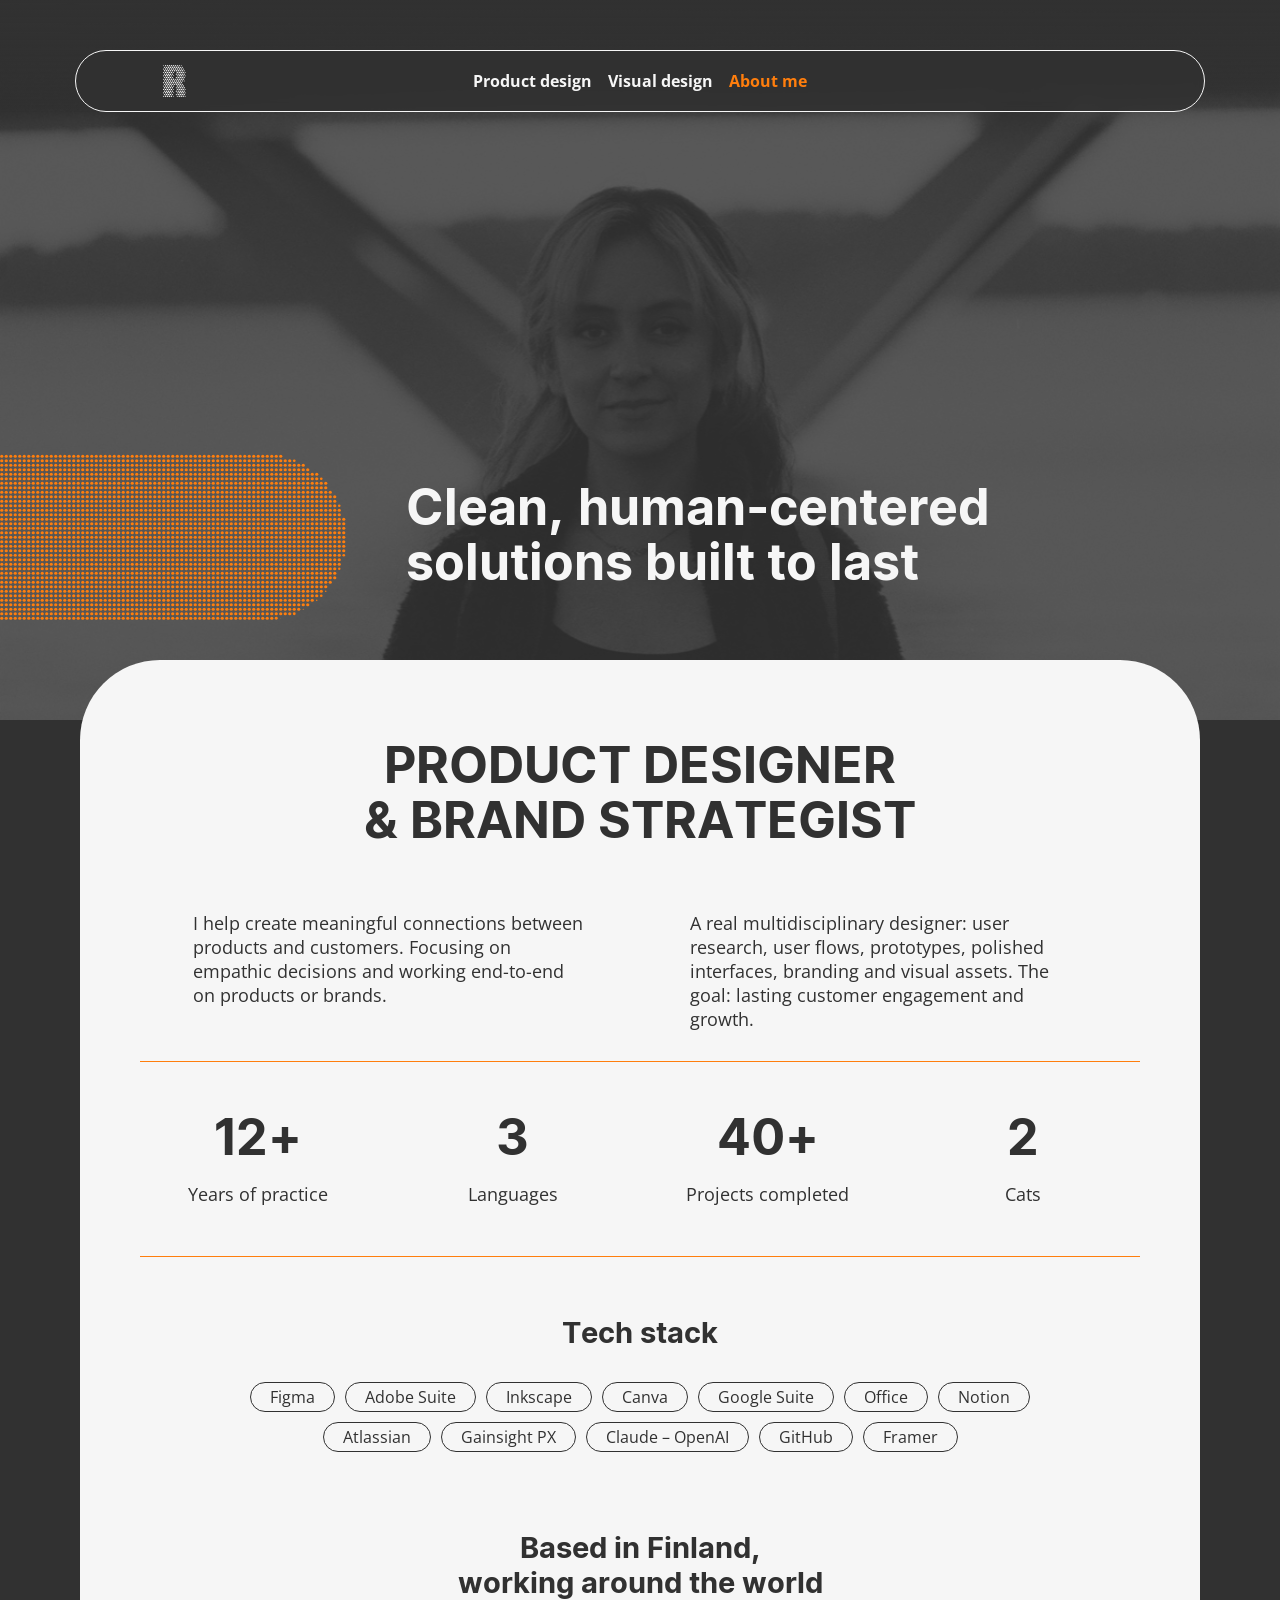
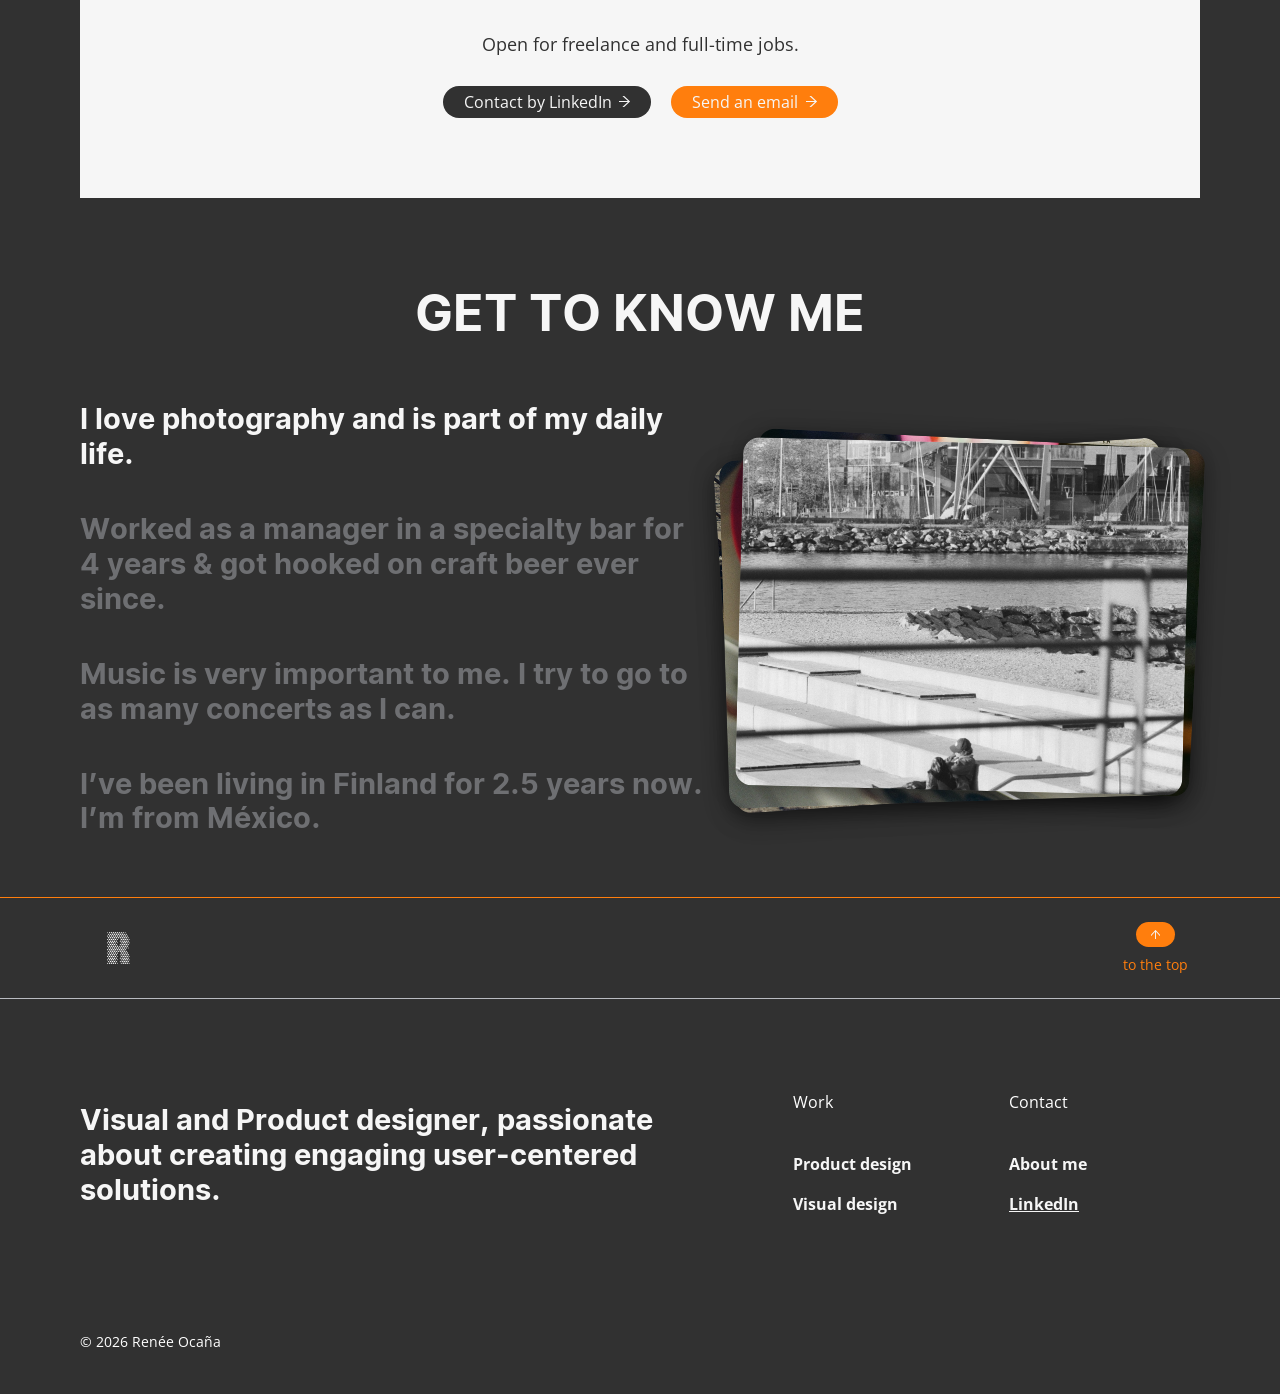
==== commit 4272ca1a: "Small tweaks to wording, sliders and mobile nav." ====
--- a/about.html
+++ b/about.html
@@ -6,7 +6,7 @@
   <title>About me — Renée Ocaña</title>
   <meta name="description" content="Renée Ocaña — product designer and brand strategist based in Espoo, Finland. Open for freelance and full-time jobs.">
   <meta property="og:title" content="About me — Renée Ocaña">
-  <meta property="og:description" content="Designer by trade, empath by nature: clear, human-centered solutions built to last.">
+  <meta property="og:description" content="Designer by trade, empath by nature.">
   <meta name="theme-color" content="#313131">
   <link rel="icon" href="assets/logos/renee-r.svg" type="image/svg+xml">
   <link rel="preconnect" href="https://fonts.googleapis.com">
@@ -25,8 +25,8 @@
     <section class="about-hero">
       <img class="about-hero__bg" src="assets/img/about-hero.jpg" alt="">
       <div class="about-hero__inner">
-        <dot-shader class="about-hero__pill" shape="pill" spacing="4.5" color="#ff7e0d" hot="#f6f6f6" aria-hidden="true"></dot-shader>
-        <h1 class="h2 about-hero__title">Designer by trade, empath by nature: clear, human-centered solutions built to last</h1>
+        <dot-shader class="about-hero__pill" shape="pill" spacing="4.5" color="#ff7e0d" hot="#313131" aria-hidden="true"></dot-shader>
+        <h1 class="h2 about-hero__title">Clean, human-centered solutions built to last</h1>
       </div>
     </section>
 
@@ -49,11 +49,11 @@
 
         <div class="stack reveal">
           <h2 class="h3">Tech stack</h2>
-          <pill-list variant="outline" tags="Figma, Adobe Suite, Inkscape, Canva, Google Suite, Office, Notion, Atlassian, Gainsight PX, Claude – OpenAI, Framer"></pill-list>
+          <pill-list variant="outline" tags="Figma, Adobe Suite, Inkscape, Canva, Google Suite, Office, Notion, Atlassian, Gainsight PX, Claude – OpenAI, GitHub, Framer"></pill-list>
         </div>
 
         <div class="contact reveal">
-          <h2 class="h3">Based in Espoo,<br>working around the world</h2>
+          <h2 class="h3">Based in Finland,<br>working around the world</h2>
           <p class="body">Open for freelance and full-time jobs.</p>
           <div class="contact__cta">
             <a class="btn btn--dark" href="https://www.linkedin.com/in/renee-ocana/" target="_blank" rel="noopener">Contact by LinkedIn <img class="btn__icon" src="assets/icons/arrow-right.svg" alt=""></a>
--- a/assets/css/components.css
+++ b/assets/css/components.css
@@ -272,26 +272,47 @@
 case-card[layout="secondary"] .case__media { flex-basis: 372px; max-height: 226px; }
 case-card[layout="secondary"] .case__title { font-size: var(--text-h3); line-height: var(--leading-h3); margin-top: var(--space-3); }
 case-card[layout="secondary"] .case__text { font-size: var(--text-small); line-height: var(--leading-caption); }
-case-card[layout="secondary"] .case:hover { box-shadow: 0 0 0 1px rgba(185, 187, 193, 0.35), var(--shadow-card); }
+case-card[layout="secondary"] .case:hover { box-shadow: 0 0 0 1px var(--border-accent), var(--shadow-card); }
 
 /* ---------- <case-slider> ---------- */
 
-case-slider { position: relative; }
-.slider__viewport { overflow: hidden; padding-bottom: 45px; }
-.slider__track { display: flex; gap: var(--space-6); transition: transform var(--duration-slow) var(--ease-out); will-change: transform; }
-.slider__track > case-card { flex: 0 0 min(1278px, calc(100vw - 162px)); transition: opacity 0.4s ease; }
+case-slider { display: block; --slider-edge: max(81px, calc((100vw - 1278px) / 2)); }
+.slider__stage { position: relative; }
+.slider__viewport {
+  overflow-x: auto;
+  overflow-y: hidden;
+  scrollbar-width: none;
+  scroll-snap-type: x mandatory;
+  scroll-padding-inline: var(--slider-edge);
+  overscroll-behavior-x: contain;
+  touch-action: pan-x;
+  cursor: grab;
+}
+.slider__viewport::-webkit-scrollbar { display: none; }
+.slider__viewport.is-dragging { cursor: grabbing; user-select: none; scroll-snap-type: none; }
+.slider__track {
+  display: flex;
+  width: max-content;
+  gap: var(--space-6);
+  padding-inline: var(--slider-edge);
+}
+.slider__track > case-card { flex: 0 0 min(1278px, calc(100vw - 162px)); scroll-snap-align: center; transition: opacity 0.4s ease; }
 .slider__track > case-card:not(.is-active) { opacity: 0.55; cursor: pointer; }
 
 .slider__arrows {
   position: absolute;
   z-index: 2;
-  bottom: 75px;
-  right: max(111px, calc((100vw - 1278px) / 2 + 30px));
-  display: flex;
-  gap: var(--space-5);
-}
-
-.slider__dots { display: flex; justify-content: center; gap: var(--space-2); }
+  top: 50%;
+  right: max(8px, calc(var(--slider-edge) - 60px));
+  left: max(8px, calc(var(--slider-edge) - 60px));
+  display: flex;
+  justify-content: space-between;
+  transform: translateY(-50%);
+  pointer-events: none;
+}
+.slider__arrows .round-btn { pointer-events: auto; }
+
+.slider__dots { display: flex; justify-content: center; gap: var(--space-2); margin-top: var(--space-5); }
 .slider__dot {
   width: 20px;
   height: 20px;
@@ -318,7 +339,7 @@
   overflow: hidden;
 }
 .project__top { display: grid; gap: var(--space-5); }
-.project__top .pills { padding-bottom: var(--space-3); border-bottom: 1px solid var(--border-accent); }
+.project__top .pills { padding-bottom: var(--space-3); border-bottom: 0.5px solid var(--border-accent); }
 .project__name { font-family: var(--font-display); font-size: var(--text-h2); line-height: var(--leading-h2); }
 .project__desc {
   max-height: 0;
@@ -431,10 +452,9 @@
 @media (max-width: 1100px) {
   .nav { width: calc(100% - 80px); padding: 12px var(--space-7); }
 
+  case-slider { --slider-edge: 40px; }
   .case { min-height: 0; }
   .slider__track > case-card { flex-basis: calc(100vw - 80px); }
-  .slider__viewport { padding-bottom: var(--space-5); }
-  .slider__arrows { position: static; justify-content: center; margin-bottom: var(--space-5); }
 
   .life__grid { grid-template-columns: 1fr; gap: var(--space-7); }
   .life__photos { order: -1; width: 100%; max-width: 560px; margin: 0 auto; }
@@ -476,7 +496,7 @@
     visibility: visible;
     transition: opacity 0.25s ease, transform 0.25s var(--ease-out);
   }
-  .nav-link { padding: 16px 12px; font-size: var(--text-mobile-title); }
+  .nav-link { padding: 16px 12px; font-size: 16px; }
 
   .case,
   case-card[layout="reverse"] .case { flex-direction: column; gap: var(--space-4); padding: var(--space-4); }
@@ -488,9 +508,9 @@
   .case__title { order: 3; margin-top: 0; font-size: 24px; }
   .case__text { order: 4; font-size: var(--text-caption); line-height: var(--leading-caption); }
 
+  case-slider { --slider-edge: 36px; }
   .slider__track { gap: 12px; }
   .slider__track > case-card { flex-basis: calc(100vw - 72px); }
-  .slider__arrows { display: none; }
 
   .project { height: auto; gap: var(--space-4); }
   .project__media { flex: none; aspect-ratio: 1 / 1.1; }
